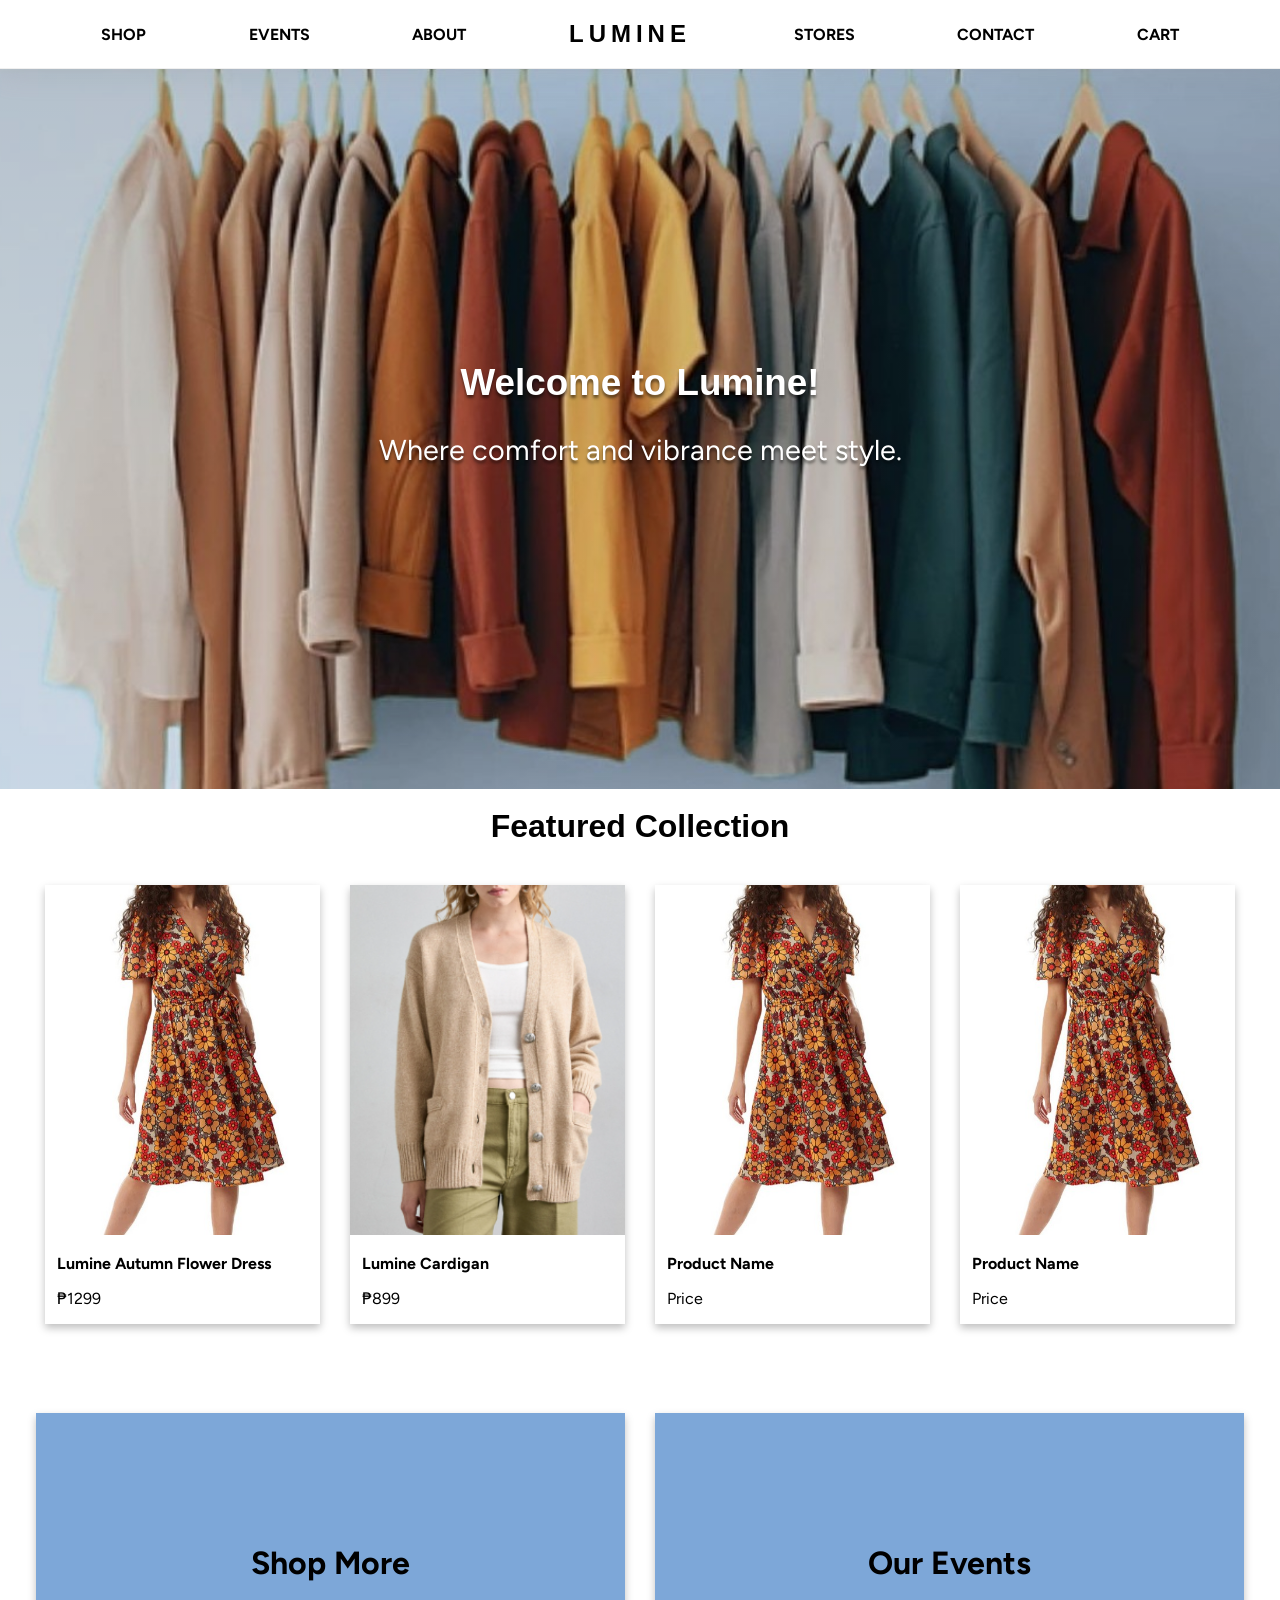
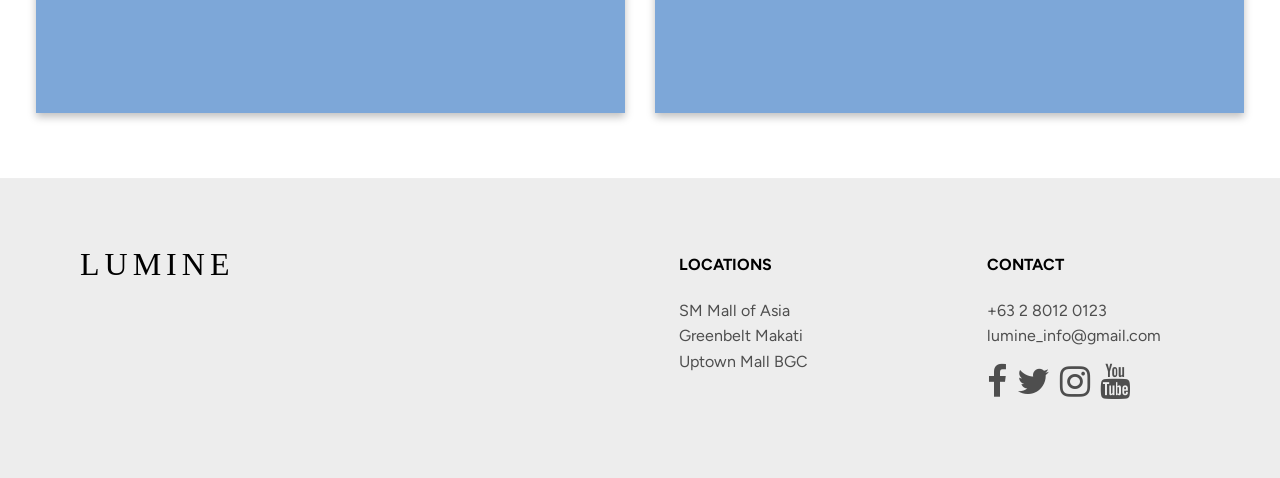
==== index.html @ 8e850874 "Update product" ====
<!DOCTYPE html>
<html lang="en">
<head>
    <meta charset="UTF-8">
    <meta name="viewport" content="width=device-width, initial-scale=1.0">
	<title>Home - Lumine</title>
    <script src="js/gallery.js"></script>
    <link rel="stylesheet" href="css/style.css">
    <link rel="stylesheet" href="https://cdnjs.cloudflare.com/ajax/libs/font-awesome/4.7.0/css/font-awesome.min.css">
    <link href="https://db.onlinewebfonts.com/c/25df0280fec38f4b5ba0acf8fb265940?family=Lucidity+Expand" rel="stylesheet">
    <link rel="preconnect" href="https://fonts.googleapis.com">
    <link rel="preconnect" href="https://fonts.gstatic.com" crossorigin>
    <link href="https://fonts.googleapis.com/css2?family=Figtree:ital,wght@0,300..900;1,300..900&display=swap" rel="stylesheet">
</head>
<body>
    <header id="myTopnav">
        <nav>
            <a href="index.html" class="logo">LUMINE</a>
            <div class="dropdown">
                <a href="shop.html" class="shop">SHOP</a>
                <div class="dropdown-menu">
                    <a href="women.html">WOMEN</a>
                    <a href="men.html">MEN</a>
                    <a href="sale.html">SALE</a>
                    <a href="future.html">FUTURE</a>
                </div>
            </div>
            <a href="events.html">EVENTS</a>
            <a href="about.html">ABOUT</a>
            <a href="stores.html">STORES</a>
            <a href="contact.html">CONTACT</a>
            <a href="cart.html">CART</a>
        </nav>
        <a href="javascript:void(0);" class="icon" onclick="myFunction()"><i class="fa fa-bars"></i></a>
    </header>
    <main>
        <div class="home-img">
            <h1>Welcome to Lumine!</h1>
            <p>Where comfort and vibrance meet style.</p>
        </div><br>
        
        <h1>Featured Collection</h1>
        <section class="product-grid">
            <div class="product-card" onclick="openProduct('flowerdress')">
                <img src="img/Lumine_Flower_Dress.jpg">
                <b>Lumine Autumn Flower Dress</b>
                <p>₱1299</p>
            </div>

            <div class="product-card" onclick="openProduct('cardigan')">
                <img src="img/Womens_Cardigan.png">
                <b>Lumine Cardigan</b>
                <p>₱899</p>
            </div>

            <div class="product-card" onclick="openProduct('crop')">
                <img src="img/Lumine_Flower_Dress.jpg">
                <b>Product Name</b>
                <p>Price</p>
            </div>

            <div class="product-card" onclick="openProduct('crop')">
                <img src="img/Lumine_Flower_Dress.jpg">
                <b>Product Name</b>
                <p>Price</p>
            </div>
        </section>
        <br>
        <section class="click-imgs">
            <div>
                <a href="shop.html">Shop More</a>
            </div>
            <div>
                <a href="events.html">Our Events</a>
            </div>
        </section>
    </main>

    <!-- PRODUCT MODAL -->
    <div id="productModal" class="modal">
        <div class="modal-content">
            <span class="close" onclick="closeModal()">&times;</span>
            <div class="modal-layout">
                <div class="gallery">
                    <img id="mainImage" class="main-image" src="">
                    <div class="thumbnails">
                        <img id="frontThumb" class="thumb" src="" onclick="setMainImage(this.src)">
                        <img id="backThumb" class="thumb" src="" onclick="setMainImage(this.src)">
                    </div>
                </div>

                <div class="product-details">
                    <h2></h2>
                    <p class="price"></p>

                    <div class="size-header">
                        <label>Size</label>
                        <a href="javascript:void(0)" class="size-guide-btn" onclick="openSizeChart()">Size Guide</a>
                    </div>
                    
                    <div class="sizes">
                        <button type="button">S</button>
                        <button type="button">M</button>
                        <button type="button">L</button>
                        <button type="button">XL</button>
                    </div>

                    <label>Color</label>
                    <div class="colors"></div>

                    <button class="add-cart">Add to Cart</button>
                </div>
            </div>
        </div>
    </div>

    <div id="sizeChartModal" class="modal chart-modal">
        <div class="modal-content chart-content">
            <span class="close" onclick="closeSizeChart()">&times;</span>
            <table id="chartImage">
                <tr>
                    <th>Size</th>
                    <th>US Size</th>
                    <th>Bust (in)</th>
                    <th>Waist (in)</th>
                    <th>Hips (in)</th>
                </tr>
                <tr>
                    <th>S</th>
                    <th>4-6</th>
                    <th>34-35</th>
                    <th>26.5-27.5</th>
                    <th>37-38</th>
                </tr>
                <tr>
                    <th>M</th>
                    <th>8-10</th>
                    <th>36-37</th>
                    <th>28.5-29.5</th>
                    <th>39-40</th>
                </tr>
                <tr>
                    <th>L</th>
                    <th>12-14</th>
                    <th>38.5-40</th>
                    <th>31-32.5</th>
                    <th>41.5-43</th>
                </tr>
                <tr>
                    <th>XL</th>
                    <th>16-18</th>
                    <th>41.5-43</th>
                    <th>34-36</th>
                    <th>44.5-46</th>
                </tr>
            </table>
        </div>
    </div>

    <footer>
        <section class="footer-logo">
            <a href="index.html">LUMINE</a>
        </section>
        <section class="footer-details">
            <div>
                <h1>Locations</h1>
                <ul>
                    <li>SM Mall of Asia</li>
                    <li>Greenbelt Makati</li>
                    <li>Uptown Mall BGC</li>
                </ul>
            </div>
            <div>
                <h1>Contact</h1>
                <ul>
                    <li><a href="tel:+63280120123">+63 2 8012 0123</a></li>
                    <li><a href="mailto:lumine_info@gmail.com">lumine_info@gmail.com</a></li>
                    <li class="socmed-links">
                        <a href="#" class="fa fa-facebook"></a>
                        <a href="#" class="fa fa-twitter"></a>
                        <a href="#" class="fa fa-instagram"></a>
                        <a href="#" class="fa fa-youtube"></a>
                    </li>
                </ul>
            </div>
        </section>
    </footer>
</body>
</html>

<script>
    function myFunction() {
        var x = document.getElementById("myTopnav");
        x.classList.toggle("responsive");    
    }
</script>
---- css/style.css ----
/* =========================================
   1. GLOBAL & FONT STYLES
   ========================================= */

body {
    margin: 0;
    font-family: 'Figtree', 'Arial', sans-serif;
    min-height: 100vh;
    background-color: #fff;
}

html {
    min-height: 100vh;
}

main {
    text-align: center;
    min-height: 50vh;
}

main h1 { 
    font-family: "Lucidity Expand", sans-serif; 
    margin: 0;
    padding: 0;
    white-space: normal;
    overflow-wrap: break-word;
}

/* =========================================
   2. HEADER / NAVIGATION BAR
   ========================================= */
#myTopnav {
    padding: 20px 50px;
    background-color: white;
    position: sticky;
    top: 0;
    z-index: 2000;
    border-bottom: 1px solid #f0f0f0;
    box-shadow: rgba(149, 157, 165, 0.2) 0px 8px 24px;
}

#myTopnav nav {
    display: flex;
    justify-content: space-around;
    align-items: center;
    width: 100%
}

#myTopnav nav > * {
    order: 2;
}

.logo {
    font-size: 1.5em;
    font-weight: bold;
    letter-spacing: 5px;
    color: black;
    font-family: "Lucidity Expand", sans-serif;
    order: 4 !important;
}

#myTopnav nav a {
    text-decoration: none;
    color: black;
    margin: 0 20px;
    font-weight: bold;
    text-transform: uppercase;
    transition: 0.3s;
}

#myTopnav nav a:not(.logo):hover {
    color: #7da7d8;
    text-decoration: underline;
}

#myTopnav nav .dropdown .shop {
    pointer-events: none;
}

#myTopnav .icon {
    display: none;
    font-size: 24px;
    cursor: pointer;
    color: black;
}

/* Dropdown Menu logic */
.dropdown {
    display: inline-block;
    position: relative;
    order: 1;
}

.dropdown-menu {
    display: none;
    position: absolute;
    background-color: white;
    min-width: 160px;
    box-shadow: 0px 8px 16px 0px rgba(0,0,0,0.1);
    z-index: 1;
    text-align: left;
}

.dropdown:hover .dropdown-menu {
    display: block;
}

.dropdown-menu a {
    color: black;
    padding: 12px 16px;
    text-decoration: none;
    display: block;
    font-size: 13px !important;
}

#myTopnav nav a:nth-child(3) { order: 2; } /* Events */
#myTopnav nav a:nth-child(4) { order: 3; } /* About */
#myTopnav nav a:nth-child(5) { order: 5; } /* Stores */
#myTopnav nav a:nth-child(6) { order: 6; } /* Contact */
#myTopnav nav a:nth-child(7) { order: 7; } /* Cart */

/* =========================================
   3. HOME PAGE HERO
   ========================================= */
.home-img {
    background-image: linear-gradient(rgba(0, 0, 0, 0.2), rgba(0, 0, 0, 0.1)), url("clothesimg.jpg");
    height: 80vh;
    background-position: center;
    background-repeat: no-repeat;
    background-size: cover;
    display: flex;
    flex-direction: column;
    justify-content: center;
    align-items: center;
    font-size: 1.8rem;
    color: white;
    text-shadow: 0px 3px 3px rgba(0,0,0,0.5);
}

.home-img h1 { font-size: 2.3rem; }

/* =========================================
   4. PRODUCT COLLECTION & GRID
   ========================================= */
.collection {
    padding: 40px 80px;
}

.product-grid {
    display: grid;
    grid-template-columns: repeat(4, 1fr);
    gap: 30px;
    place-items: center;
    margin: 40px 45px;
}

.product-card {
    box-shadow: 0 4px 8px 0 rgba(0, 0, 0, 0.25);
    text-align: left;
    cursor: pointer;
    background: white;
    transition: transform 0.2s;
    width: 100%;
}

.product-card:hover {
    transform: translateY(-5px);
}

.product-card img {
    width: 100%;
    height: 350px;
    object-fit: cover;
    margin-bottom: 15px;
}

.product-card b, .product-card p {
    padding: 0 12px;
    display: block;
}

.product-card b {
    font-size: 16px;
    margin-bottom: 5px;
}

/* =========================================
   5. PRODUCT MODAL 
   ========================================= */
.modal {
    display: none;
    position: fixed;
    z-index: 3000;
    width: 100%;
    height: 100%;
    background: rgba(0,0,0,0.7);
    top: 0;
    left: 0;
    overflow: auto;
}

.modal-content {
    background: white;
    width: 80%;
    max-width: 1000px;
    margin: 5% auto;
    padding: 30px;
    position: relative;
    box-sizing: border-box;
}

.close {
    position: absolute;
    right: 20px;
    top: 10px;
    font-size: 30px;
    cursor: pointer;
}

.modal-layout {
    display: flex;
    gap: 50px;
}

.gallery { width: 400px; }
.main-image { width: 100%; height: auto; border: 1px solid #f0f0f0; }
.thumbnails { display: flex; gap: 10px; margin-top: 10px; }

.thumb {
    width: 80px;
    height: 100px;
    object-fit: cover;
    cursor: pointer;
    opacity: 0.6;
    border: 1px solid transparent;
}

.thumb.active, .thumb:hover {
    opacity: 1;
    border: 2px solid black;
}

.product-details { text-align: left; flex: 1; }
.price { font-size: 24px; font-weight: bold; margin-bottom: 20px; }

/* Sizes & Colors in Modal */
.size-header {
    display: flex;
    justify-content: space-between;
    align-items: center;
    margin-top: 20px;
}

.size-guide-btn {
    font-size: 13px;
    text-decoration: underline;
    color: #333;
    cursor: pointer;
    font-weight: bold;
}

.sizes button {
    padding: 10px 15px;
    margin: 5px 5px 5px 0;
    border: 1px solid black;
    background: white;
    cursor: pointer;
}

.sizes button.selected {
    background: black;
    color: white;
}

.colors { display: flex; gap: 10px; margin: 10px 0 20px; }
.color {
    width: 35px;
    height: 35px;
    border: 1px solid #ddd;
    cursor: pointer;
    border-radius: 50%;
}

.black { background: black; }
.white { background: white; border: 1px solid #ccc; }
.red   { background: red; }
.navy  { background: #000080; }
.grey, .gray { background: #808080; }

.color.selected {
    outline: 3px solid black;
    outline-offset: 2px;
}

.add-cart {
    padding: 15px 30px;
    background: black;
    color: white;
    border: none;
    cursor: pointer;
    font-weight: bold;
    width: 100%;
    margin-top: 20px;
    text-transform: uppercase;
}

/* =========================================
   6. SIZE CHART MODAL (LAYERED)
   ========================================= */
.chart-modal {
    z-index: 4000; /* Stays above product modal */
}

.chart-content {
    max-width: 600px;
    margin: 5% auto;
    border: 2px solid black;
    box-shadow: 0 10px 30px rgba(0,0,0,0.5);
    padding: 10px;
    background: white;
}

#chartImage {
    width: 100%;
    height: auto;
    padding: 15px;
}

/* =========================================
   7. CONTACT, ABOUT, & EVENTS
   ========================================= */
.click-imgs {
    display: flex;
    justify-content: center;
    margin-top: 15px;
    flex-wrap: wrap;
}

.click-imgs div {
    box-shadow: 0 4px 8px 0 rgba(0, 0, 0, 0.25);
    width: 46%; 
    height: 300px;
    margin: 15px;
    background-color: rgb(125, 167, 216);
    text-align: center;
    line-height: 300px;
}

.click-imgs a {
    display: block;
    color: black;
    font-weight: bold;
    font-size: 2em;
    text-decoration: none;
}

/* CONTACT */
.contact-main {
    margin-top: 45px;
    display: flex;
    justify-content: center;
}

.contact-main section {
    max-width: 725px;
    text-align: left;
    margin: 0 30px;
    padding: 30px;
}

.contact-form {
    box-shadow: 0 4px 8px 0 rgba(0, 0, 0, 0.25);
    background: white;
}

.contact-descript ul {
    line-height: 2;
    list-style: none;
    color: black;
    padding: 0;
}

.contact-descript li:first-child {
    margin-top: 2em;
}

.contact-descript a {
    text-decoration: none;
    color: black;
}

.cd-socmed-links a {
    margin-top: 15px;
    font-size: 2.2em;
    margin-right: 6px;
}

.contact-form input:not([type=checkbox]), 
.contact-form textarea, 
.contact-form select {
    display: block;
    width: 100%;
    padding: 10px;
    margin: 10px 0;
    border: 1px solid #ccc;
    border-radius: 4px;
    box-sizing: border-box;
}

.contact-form input[type=submit] {
    background-color: rgb(125, 167, 216); 
    color: black;
    font-size: 1em;
    border: none;
    cursor: pointer;
}

/* ABOUT */
.about-img {
    background-image: linear-gradient(rgba(0, 0, 0, 0.2), rgba(0, 0, 0, 0.1)), url("aboutimg.jpg");
    height: 60vh;
    background-position: center;
    background-repeat: no-repeat;
    background-size: cover;
    display: flex;
    flex-direction: column;
    justify-content: center;
    align-items: center;
    font-size: 1.5em;
    color: white;
    text-shadow: 0px 3px 3px rgba(0,0,0,0.5);
}

.history, .faqs {
    padding: 30px;
    max-width: 60%;
    margin: 30px auto;
    box-shadow: 0 4px 8px 0 rgba(0, 0, 0, 0.25);
    background: white;
    text-align: justify;
}

.history h1, .faqs h1 { text-align: center; }

.faqs dt {
    background-color: #c1dfff;
    padding: 10px;
    font-weight: bold;
    margin: 10px 0;
}

/* EVENTS & STORES */
.event-sec, .loc-sec {
    display: flex;
    flex-direction: row;
    align-items: center;
    margin-bottom: 40px;
}

.event-title, .loc-title {
    padding: 30px;
    margin-top: 15px;
}

.event-sec:nth-child(odd), .loc-sec:nth-child(odd) {
    flex-direction: row-reverse;
}

.event-img, .loc-img { flex: 1; }
.event-details, .loc-details { flex: 1; padding: 50px; text-align: left; }
.event-details h1 { margin-bottom: 15px; }

.event-img img, .loc-img img {
    width: 100%;
    object-fit: cover;
}

.loc-details button {
    cursor: pointer;
    padding: 10px 20px;
    background-color: rgb(125, 167, 216);
    border: none;
    text-transform: uppercase;
    font-size: 1rem;
}

/* =========================================
   8. FOOTER
   ========================================= */
footer {
    background: rgb(237, 237, 237);
    padding: 60px 80px;
    display: flex;
    justify-content: space-between;
    border-top: 1px solid #eee;
    margin-top: 50px;
    line-height: 1.6;
}


footer section {
    max-width: 795px;
    width: 100%;
}

.footer-logo a {
    font-size: 2em;
    text-decoration: none;
    color: black;
    letter-spacing: 5px;
    margin-bottom: 20px;
    font-family: "Lucidity Expand";
}

.footer-details {
    display: flex;
    justify-content: space-around;
    gap: 100px;
}

.footer-details h1 {
    font-size: 1em;
    margin-bottom: 20px;
    text-transform: uppercase;
}

.footer-details ul {
    list-style: none;
    padding: 0;
    color: #4e4e4e;
}

.footer-details a {
    color: #4e4e4e;
    text-decoration: none;
}

.socmed-links a {
    margin-top: 15px;
    font-size: 2.2em;
    margin-right: 6px;
}

/* =========================================
   9. MEDIA QUERIES
   ========================================= */
@media screen and (max-width: 925px) {
    #myTopnav {
        display: flex;
        flex-direction: column; 
        align-items: flex-start;
        padding: 20px 30px;
    }

    #myTopnav .icon {
        display: block;
        position: absolute; 
        right: 30px;       
        top: 22px;        
    }

    #myTopnav nav {
        display: flex;
        flex-direction: column; 
        width: 100%;
    }

    .logo {
        order: -1 !important; 
        margin-bottom: 10px; 
        display: block;
    }
    
    #myTopnav nav a:not(.logo), 
    #myTopnav nav .dropdown {
        display: none;
        width: 100%;
        margin: 10px 0;
        border-bottom: 1px solid #f9f9f9; 
    }

    #myTopnav.responsive nav a:not(.logo),
    #myTopnav.responsive nav .dropdown { display: block; }

    #myTopnav.responsive .dropdown-menu {
        display: block;
        position: static; 
        width: 100%;
        box-shadow: none;
        padding-left: 20px;
    }

    #myTopnav.responsive .dropdown-menu a { padding: 10px 0; }

    .product-grid { grid-template-columns: repeat(2, 1fr); }
    .modal-layout { flex-direction: column; }
    .gallery { width: 100%; }

    .contact-main { flex-direction: column; }
    
    .event-sec, .loc-sec { flex-direction: column-reverse !important; }
    .event-img img, .loc-img img { aspect-ratio: 16 / 8; }
    
    footer { flex-direction: column; gap: 40px; }
    .footer-details { flex-direction: column; gap: 40px; }
}

@media screen and (max-width: 650px) {
    .product-grid { grid-template-columns: repeat(1, 1fr); }
}
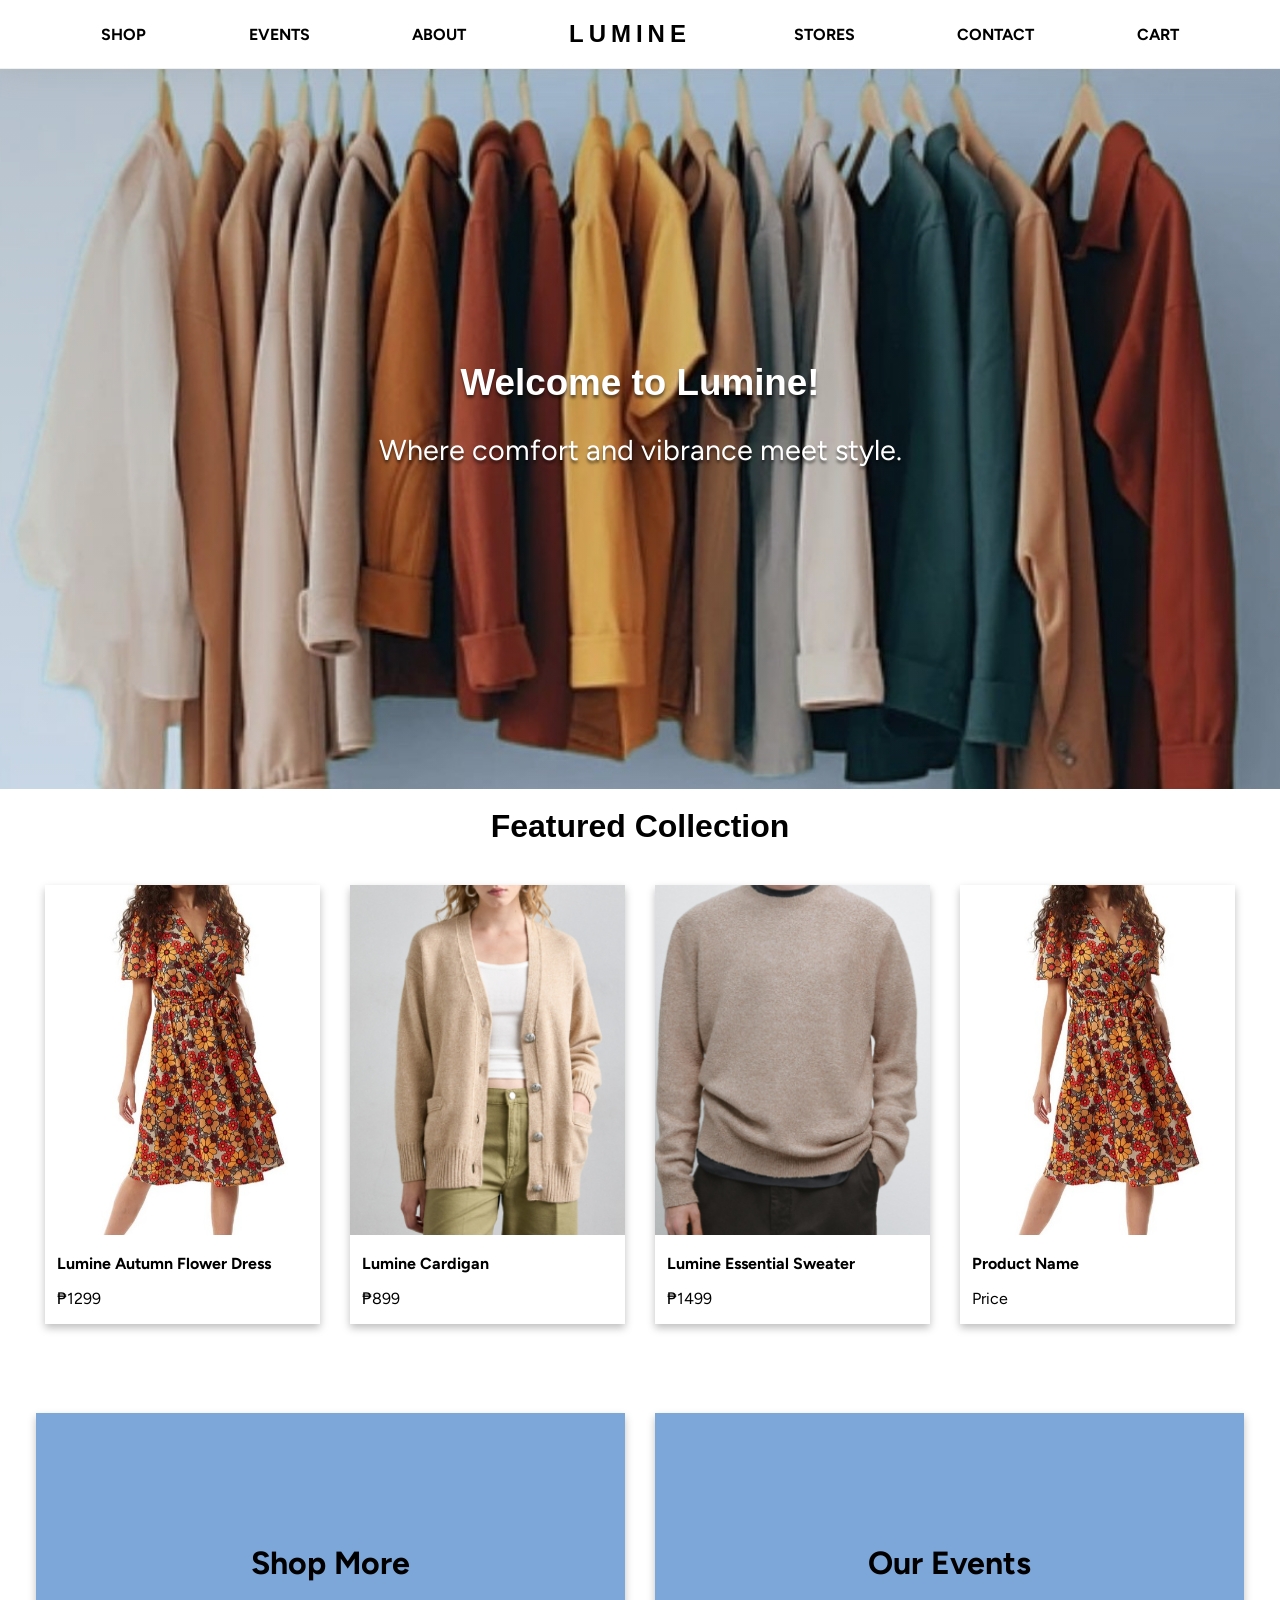
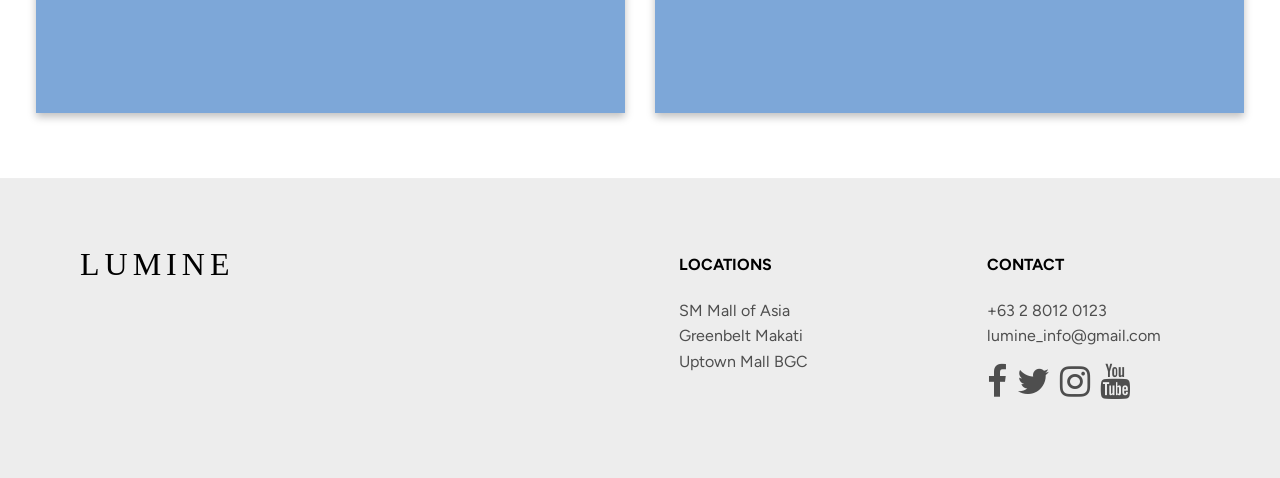
==== commit 4fd6e1c3: "Update" ====
--- a/index.html
+++ b/index.html
@@ -53,10 +53,10 @@
                 <p>₱899</p>
             </div>
 
-            <div class="product-card" onclick="openProduct('crop')">
-                <img src="img/Lumine_Flower_Dress.jpg">
-                <b>Product Name</b>
-                <p>Price</p>
+            <div class="product-card" onclick="openProduct('msweater')">
+                <img src="img/Mens_Sweater.png" alt="Men's Sweater">
+                <b>Lumine Essential Sweater</b>
+                <p>₱1499</p>
             </div>
 
             <div class="product-card" onclick="openProduct('crop')">
@@ -117,41 +117,63 @@
     <div id="sizeChartModal" class="modal chart-modal">
         <div class="modal-content chart-content">
             <span class="close" onclick="closeSizeChart()">&times;</span>
-            <table id="chartImage">
-                <tr>
-                    <th>Size</th>
-                    <th>US Size</th>
+            <table id="chartTb">
+                <tr>
+                    <th>WOMEN Size</th>
                     <th>Bust (in)</th>
                     <th>Waist (in)</th>
                     <th>Hips (in)</th>
                 </tr>
                 <tr>
                     <th>S</th>
-                    <th>4-6</th>
                     <th>34-35</th>
                     <th>26.5-27.5</th>
                     <th>37-38</th>
                 </tr>
                 <tr>
                     <th>M</th>
-                    <th>8-10</th>
                     <th>36-37</th>
                     <th>28.5-29.5</th>
                     <th>39-40</th>
                 </tr>
                 <tr>
                     <th>L</th>
-                    <th>12-14</th>
                     <th>38.5-40</th>
                     <th>31-32.5</th>
                     <th>41.5-43</th>
                 </tr>
                 <tr>
                     <th>XL</th>
-                    <th>16-18</th>
                     <th>41.5-43</th>
                     <th>34-36</th>
                     <th>44.5-46</th>
+                </tr>
+            </table>
+            <table id="chartTb">
+                <tr>
+                    <th>MEN Size</th>
+                    <th>Chest (in)</th>
+                    <th>Waist (in)</th>
+                </tr>
+                <tr>
+                    <th>S</th>
+                    <th>34-36</th>
+                    <th>28-30</th>
+                </tr>
+                <tr>
+                    <th>M</th>
+                    <th>38-40</th>
+                    <th>32-34</th>
+                </tr>
+                <tr>
+                    <th>L</th>
+                    <th>42-44</th>
+                    <th>36-38</th>
+                </tr>
+                <tr>
+                    <th>XL</th>
+                    <th>46-48</th>
+                    <th>40-42</th>
                 </tr>
             </table>
         </div>
--- a/css/style.css
+++ b/css/style.css
@@ -320,7 +320,7 @@
     background: white;
 }
 
-#chartImage {
+#chartTb {
     width: 100%;
     height: auto;
     padding: 15px;
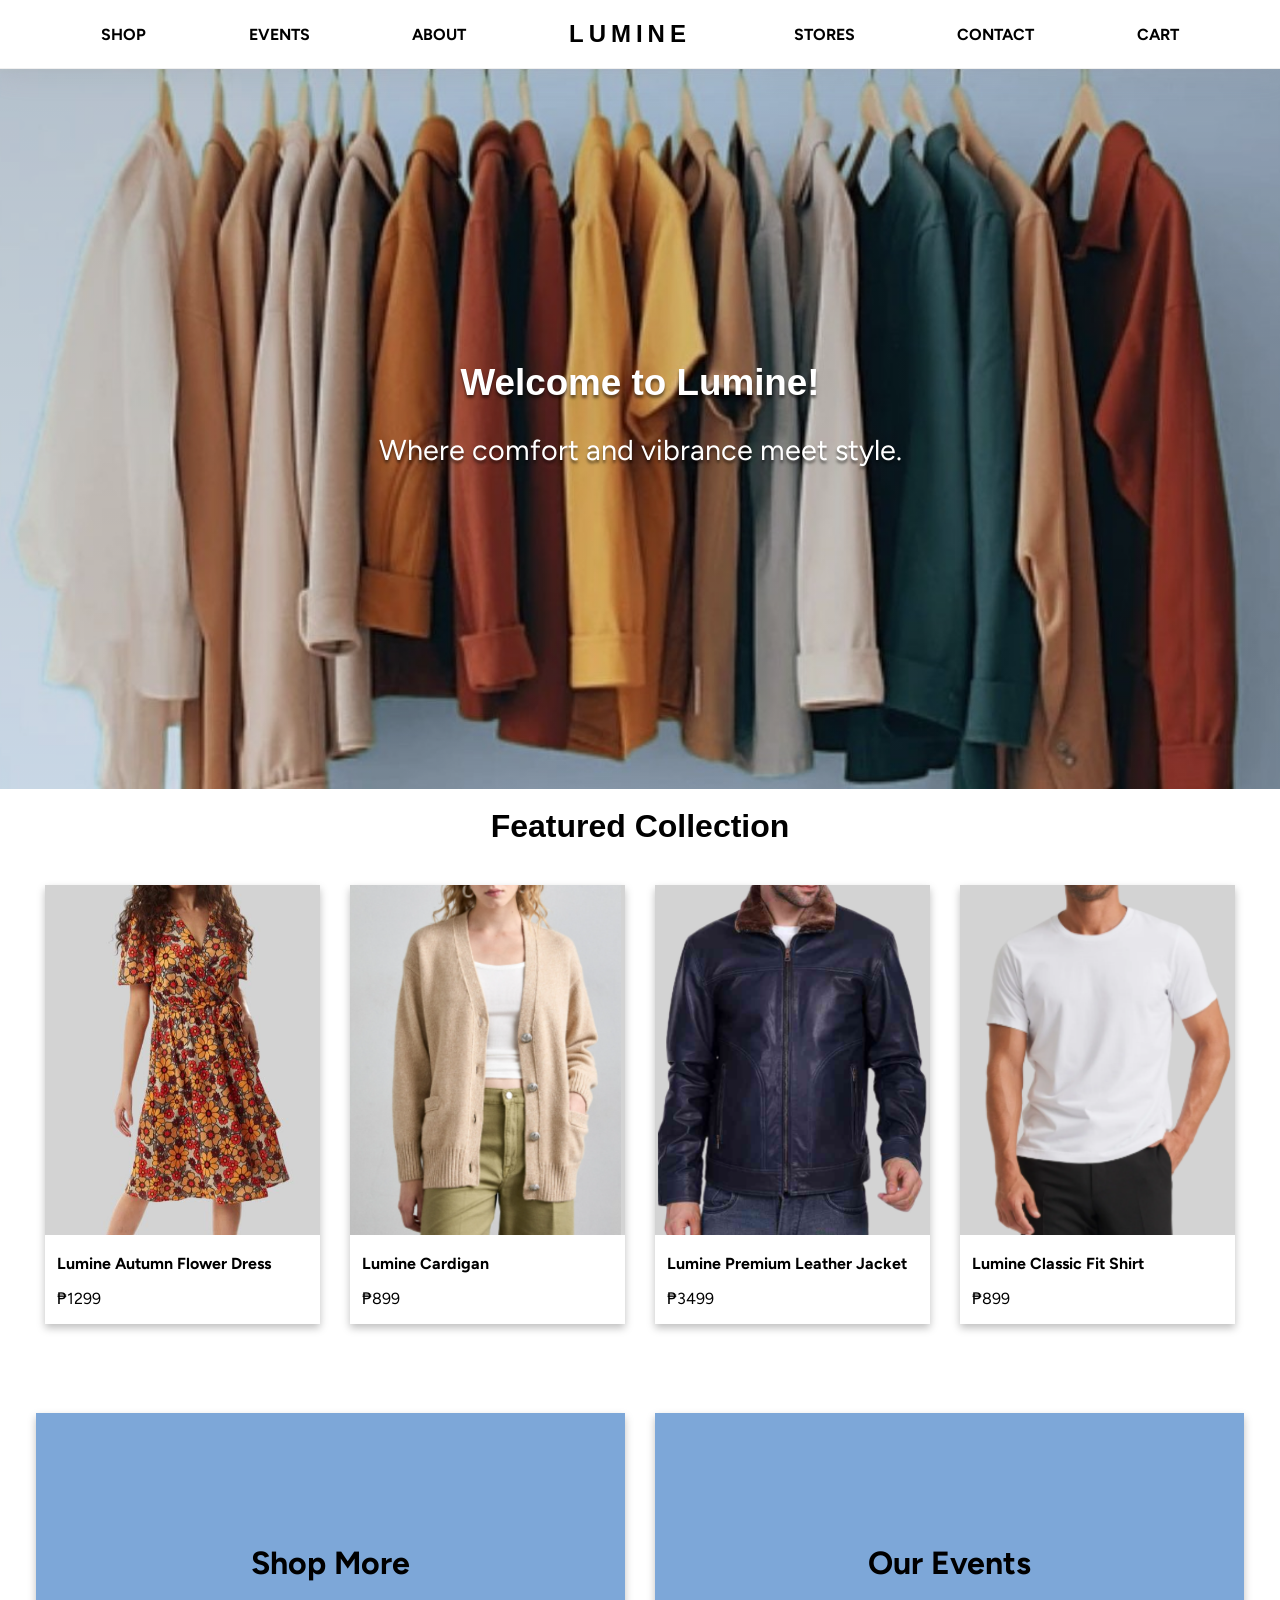
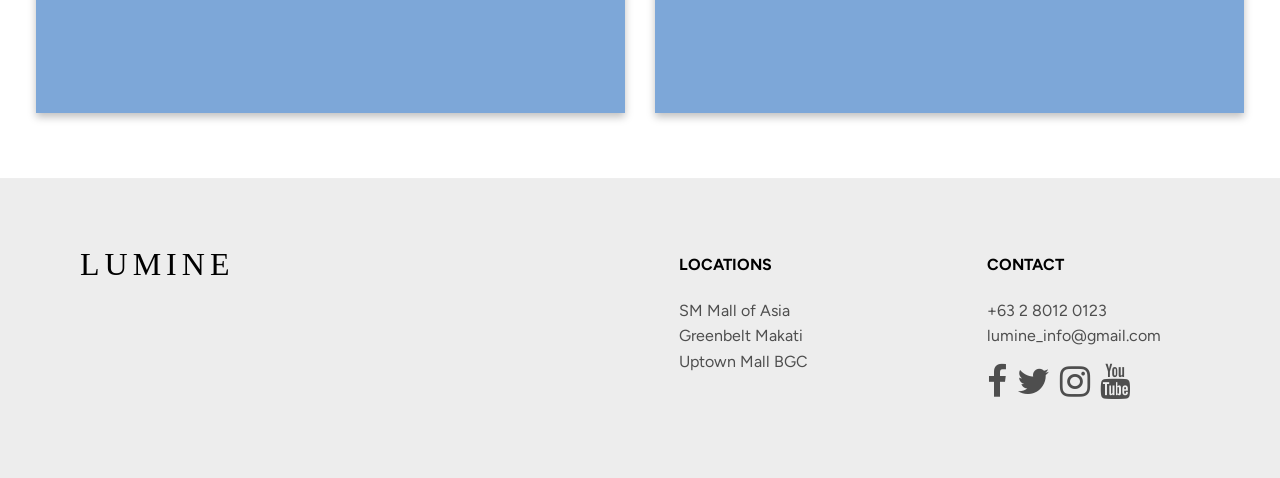
==== commit 05a98cf3: "Update product cards" ====
--- a/index.html
+++ b/index.html
@@ -53,16 +53,16 @@
                 <p>₱899</p>
             </div>
 
-            <div class="product-card" onclick="openProduct('msweater')">
-                <img src="img/Mens_Sweater.png" alt="Men's Sweater">
-                <b>Lumine Essential Sweater</b>
-                <p>₱1499</p>
-            </div>
-
-            <div class="product-card" onclick="openProduct('crop')">
-                <img src="img/Lumine_Flower_Dress.jpg">
-                <b>Product Name</b>
-                <p>Price</p>
+            <div class="product-card" onclick="openProduct('mjacket')">
+                <img src="img/Mens_Leather_Jacket.png" alt="Men's Leather Jacket">
+                <b>Lumine Premium Leather Jacket</b>
+                <p>₱3499</p>
+            </div>
+
+            <div class="product-card" onclick="openProduct('mshirt')">
+                <img src="img/Mens_Shirt.png" alt="Men's Shirt">
+                <b>Lumine Classic Fit Shirt</b>
+                <p>₱899</p>
             </div>
         </section>
         <br>
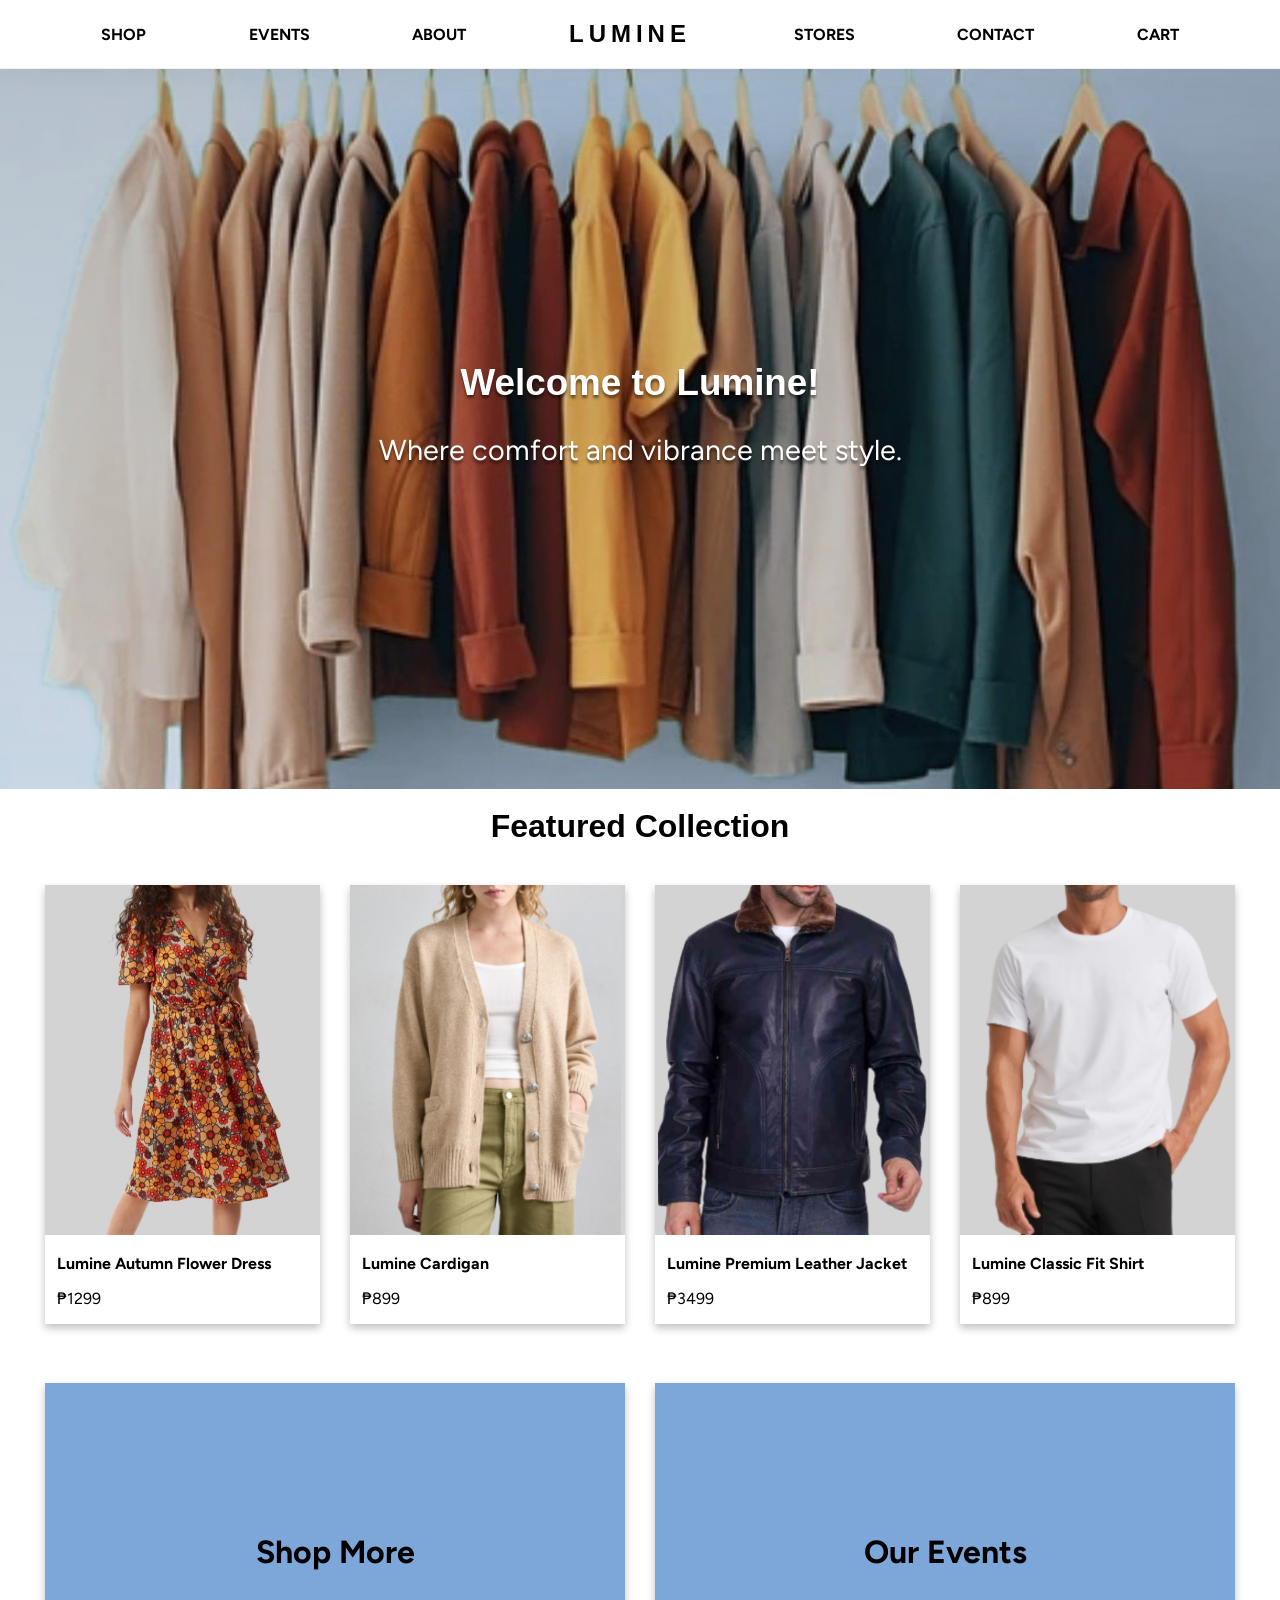
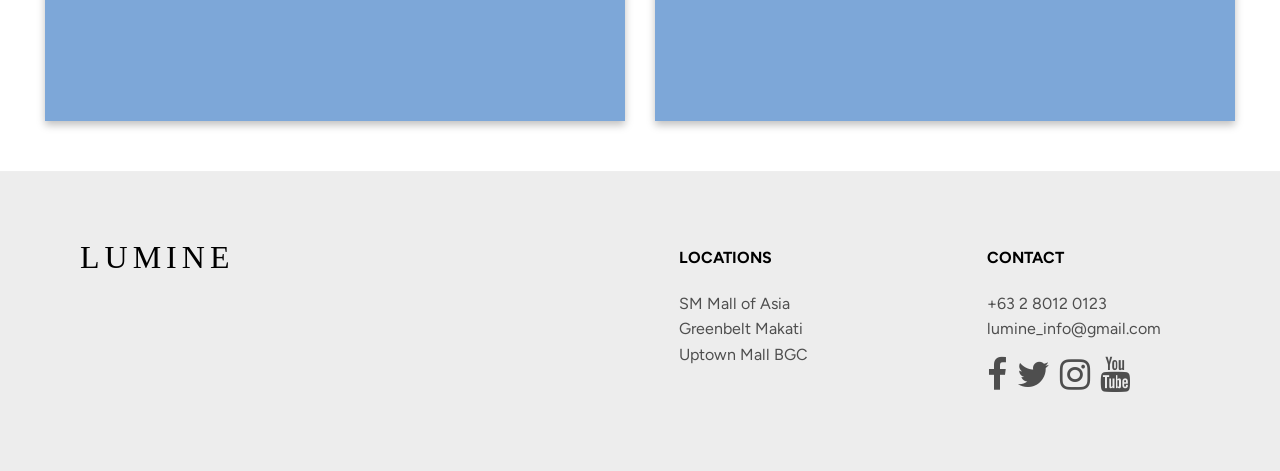
==== commit 7514dc87: "edit" ====
--- a/index.html
+++ b/index.html
@@ -66,7 +66,7 @@
             </div>
         </section>
         <br>
-        <section class="click-imgs">
+        <section class="links-grid">
             <div>
                 <a href="shop.html">Shop More</a>
             </div>
--- a/css/style.css
+++ b/css/style.css
@@ -77,12 +77,13 @@
     pointer-events: none;
 }
 
-#myTopnav .icon {
+#myTopnav .icon, #myTopnav .cart {
     display: none;
     font-size: 24px;
     cursor: pointer;
     color: black;
 }
+
 
 /* Dropdown Menu logic */
 .dropdown {
@@ -142,9 +143,8 @@
 /* =========================================
    4. PRODUCT COLLECTION & GRID
    ========================================= */
-.collection {
-    padding: 40px 80px;
-}
+   
+.collection h1 { margin-top: 45px; }
 
 .product-grid {
     display: grid;
@@ -163,10 +163,6 @@
     width: 100%;
 }
 
-.product-card:hover {
-    transform: translateY(-5px);
-}
-
 .product-card img {
     width: 100%;
     height: 350px;
@@ -182,6 +178,36 @@
 .product-card b {
     font-size: 16px;
     margin-bottom: 5px;
+}
+
+.links-grid {
+    display: grid;
+    grid-template-columns: repeat(2, 1fr);
+    gap: 30px;
+    place-items: center;
+    margin: 0 45px 35px;
+}
+
+.links-grid div {
+    box-shadow: 0 4px 8px 0 rgba(0, 0, 0, 0.25);
+    width: 100%; 
+    background-color: rgb(125, 167, 216);
+    text-align: center;
+    transition: transform 0.2s;
+}
+
+.links-grid a {
+    display: block;
+    color: black;
+    font-weight: bold;
+    font-size: 2em;
+    text-decoration: none;
+    padding-top: 150px;
+    padding-bottom: 150px;
+}
+
+.product-card:hover, .links-grid div:hover {
+    transform: translateY(-5px);
 }
 
 /* =========================================
@@ -286,6 +312,8 @@
 .red   { background: red; }
 .navy  { background: #000080; }
 .grey, .gray { background: #808080; }
+.peach { background: #FFDAB9; } 
+.beige { background: #F5F5DC; }
 
 .color.selected {
     outline: 3px solid black;
@@ -329,30 +357,6 @@
 /* =========================================
    7. CONTACT, ABOUT, & EVENTS
    ========================================= */
-.click-imgs {
-    display: flex;
-    justify-content: center;
-    margin-top: 15px;
-    flex-wrap: wrap;
-}
-
-.click-imgs div {
-    box-shadow: 0 4px 8px 0 rgba(0, 0, 0, 0.25);
-    width: 46%; 
-    height: 300px;
-    margin: 15px;
-    background-color: rgb(125, 167, 216);
-    text-align: center;
-    line-height: 300px;
-}
-
-.click-imgs a {
-    display: block;
-    color: black;
-    font-weight: bold;
-    font-size: 2em;
-    text-decoration: none;
-}
 
 /* CONTACT */
 .contact-main {
@@ -408,8 +412,8 @@
 }
 
 .contact-form input[type=submit] {
-    background-color: rgb(125, 167, 216); 
-    color: black;
+    background-color: black; 
+    color: white;
     font-size: 1em;
     border: none;
     cursor: pointer;
@@ -485,7 +489,111 @@
 }
 
 /* =========================================
-   8. FOOTER
+   8. CART
+   ========================================= */
+
+.cart-details {
+    display: flex;
+    flex-direction: column;
+    padding: 30px;
+}
+
+.cart-item{
+    display:flex;
+    justify-content:space-between;
+    align-items:center;
+    background: #f5f5f5;
+    padding: 30px;
+    margin-bottom:10px; 
+}
+
+.cart-item img{
+    width:150px;
+    margin: 15px;
+}
+
+.cart-info{
+    flex:1;
+    margin-left:20px;
+}
+
+.cart-price { font-weight:bold; }
+
+.remove-btn{
+    background:red;
+    color:white;
+    border:none;
+    padding:8px 12px;
+    cursor:pointer;
+    border-radius:4px;
+    margin: 15px;
+}
+
+.total{
+    margin-top:20px;
+    text-align:right;
+    font-size:20px;
+    font-weight:bold;
+}
+
+.cart-page {
+    display: flex;
+    flex-direction: column;
+    justify-content: center;
+    margin: 30px;
+}
+
+/* =========================================
+   9. CHECKOUT FORM
+   ========================================= */
+
+.checkout-main {
+    display: flex;
+    flex-direction: row-reverse;
+    justify-content: space-evenly;
+    align-items: flex-start;
+}
+
+.checkout-main .cart-details {
+    background-color: white;
+    box-shadow: 0 4px 8px 0 rgba(0, 0, 0, 0.25);
+    margin: 30px 30px 30px 0;
+}
+
+.checkout-form {
+    text-align: left;
+    width: 50%;
+    margin: 30px;
+}   
+
+.checkout-form form {
+    display: flex;
+    flex-direction: column;
+}
+
+.checkout-form input {
+    padding: 10px;
+    margin: 10px 0;
+    border: 1px solid #ccc;
+    border-radius: 4px;
+    box-sizing: border-box;
+}
+
+.checkout, .placeOrder {
+    margin-top:20px;
+    padding:12px 20px;
+    background-color: black; 
+    color: white;
+    font-size: 1em;
+    border: none;
+    border-radius: 4px;
+    cursor: pointer;
+}
+
+form span { color: rgb(110, 110, 110); }
+
+/* =========================================
+   10. FOOTER
    ========================================= */
 footer {
     background: rgb(237, 237, 237);
@@ -542,7 +650,7 @@
 }
 
 /* =========================================
-   9. MEDIA QUERIES
+   11. MEDIA QUERIES
    ========================================= */
 @media screen and (max-width: 925px) {
     #myTopnav {
@@ -552,11 +660,16 @@
         padding: 20px 30px;
     }
 
-    #myTopnav .icon {
+    #myTopnav .cart {
         display: block;
         position: absolute; 
         right: 30px;       
         top: 22px;        
+    }
+
+    #myTopnav .icon {
+        display: block;
+        position: absolute;      
     }
 
     #myTopnav nav {
@@ -590,6 +703,8 @@
         padding-left: 20px;
     }
 
+    #myTopnav.responsive .cart { display: none; }
+
     #myTopnav.responsive .dropdown-menu a { padding: 10px 0; }
 
     .product-grid { grid-template-columns: repeat(2, 1fr); }
@@ -603,9 +718,13 @@
     
     footer { flex-direction: column; gap: 40px; }
     .footer-details { flex-direction: column; gap: 40px; }
+
+    .checkout-main { flex-direction: column; align-items: center; }
+    .checkout-main .cart-details { margin: 30px; }
+    .checkout-form { width: 60%; }
 }
 
 @media screen and (max-width: 650px) {
-    .product-grid { grid-template-columns: repeat(1, 1fr); }
-}
-
+    .product-grid, .links-grid { grid-template-columns: repeat(1, 1fr); }
+}
+
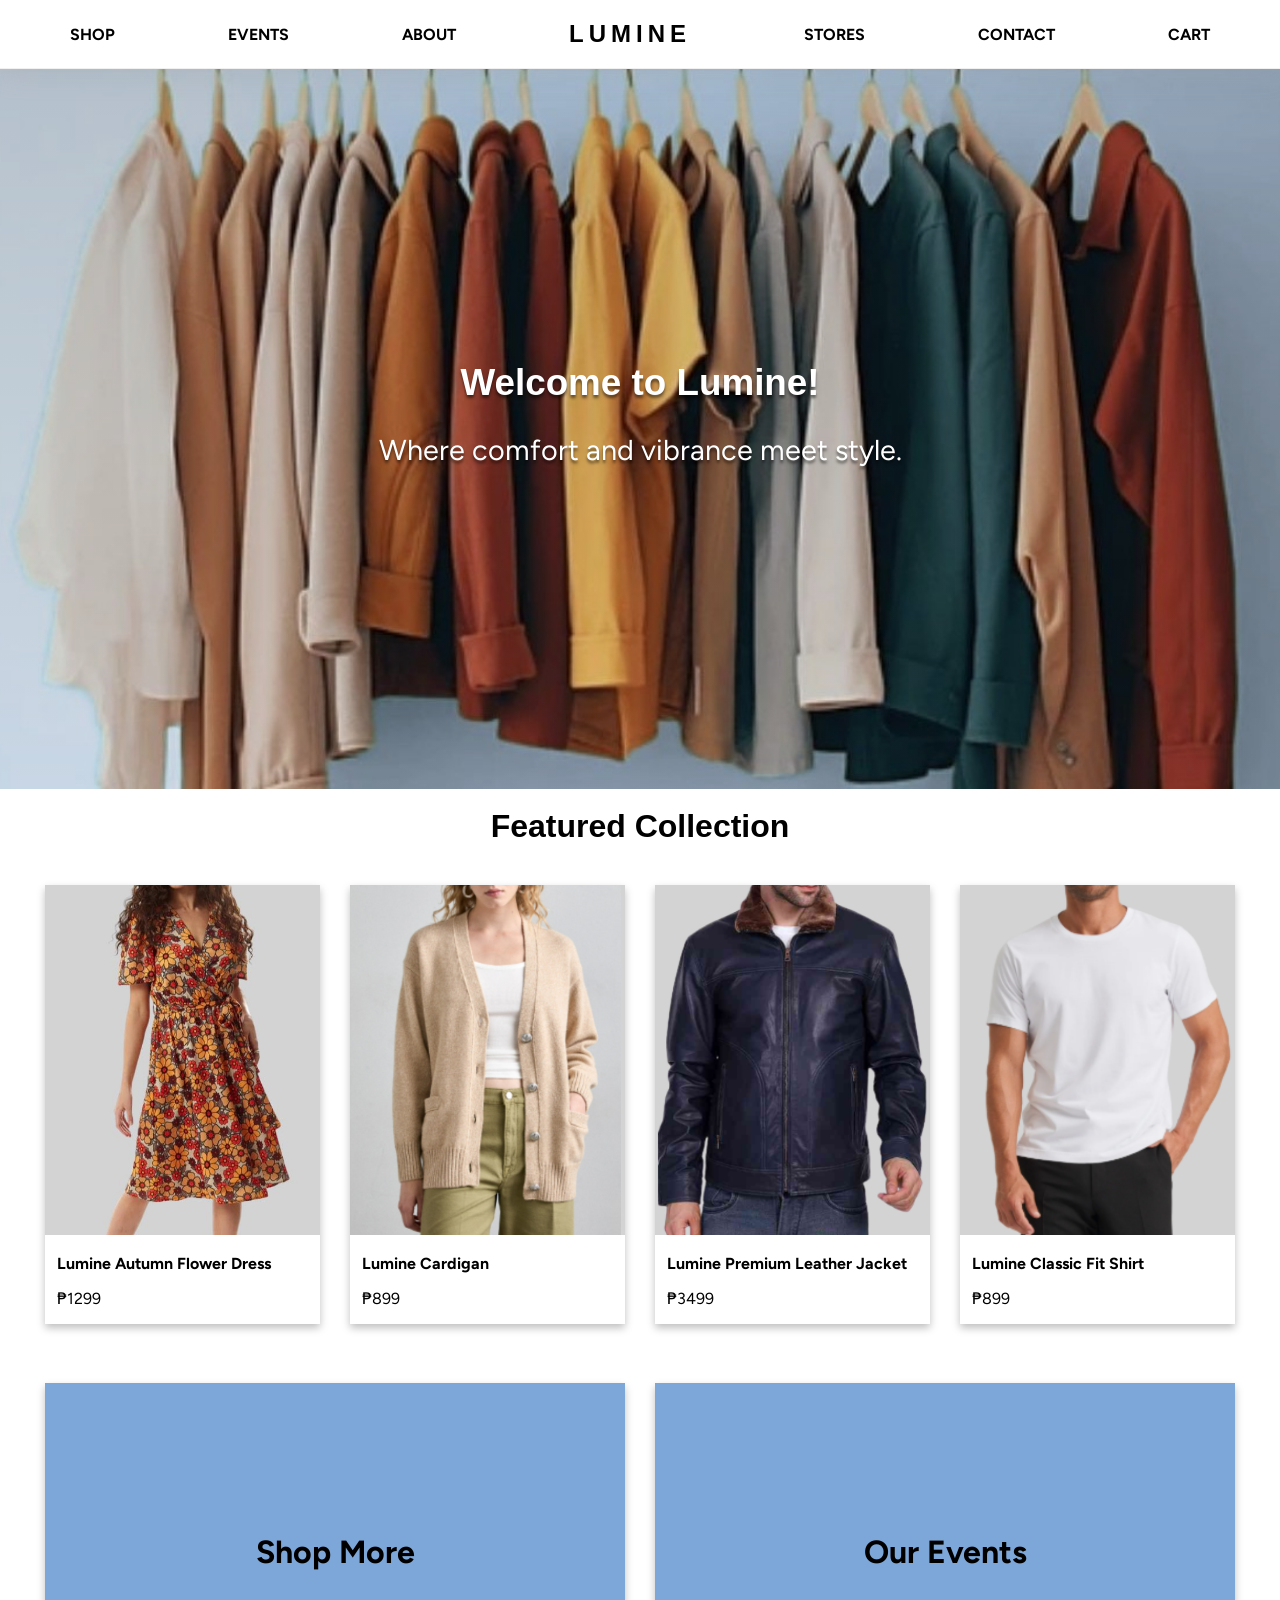
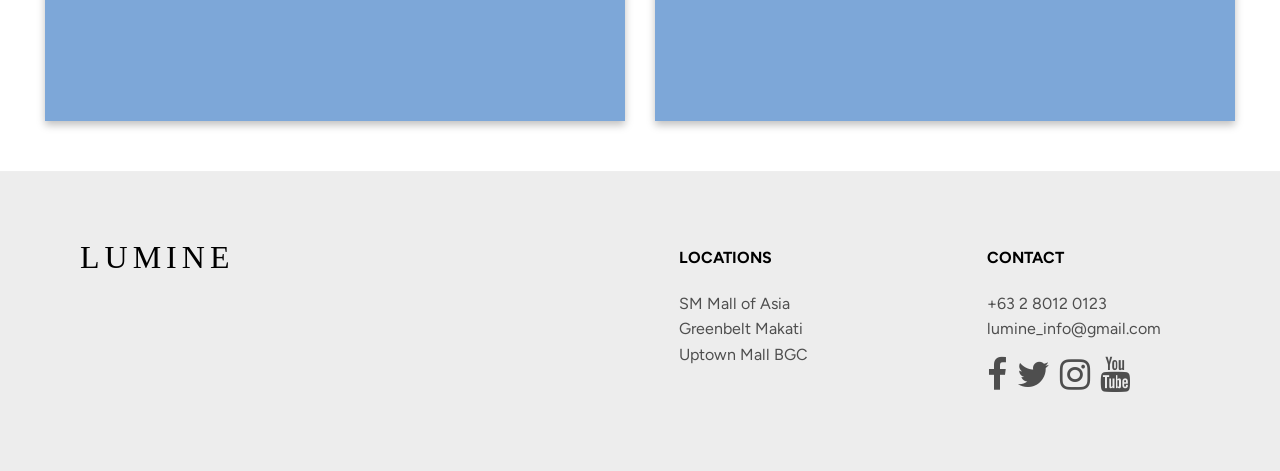
==== commit 1260cd0e: "update" ====
--- a/index.html
+++ b/index.html
@@ -31,6 +31,7 @@
             <a href="contact.html">CONTACT</a>
             <a href="cart.html">CART</a>
         </nav>
+        <a href="cart.html" class="cart"><i class="fa fa-shopping-cart"></i></a>
         <a href="javascript:void(0);" class="icon" onclick="myFunction()"><i class="fa fa-bars"></i></a>
     </header>
     <main>
--- a/css/style.css
+++ b/css/style.css
@@ -41,7 +41,7 @@
 
 #myTopnav nav {
     display: flex;
-    justify-content: space-around;
+    justify-content: space-between;
     align-items: center;
     width: 100%
 }
@@ -64,7 +64,6 @@
     color: black;
     margin: 0 20px;
     font-weight: bold;
-    text-transform: uppercase;
     transition: 0.3s;
 }
 
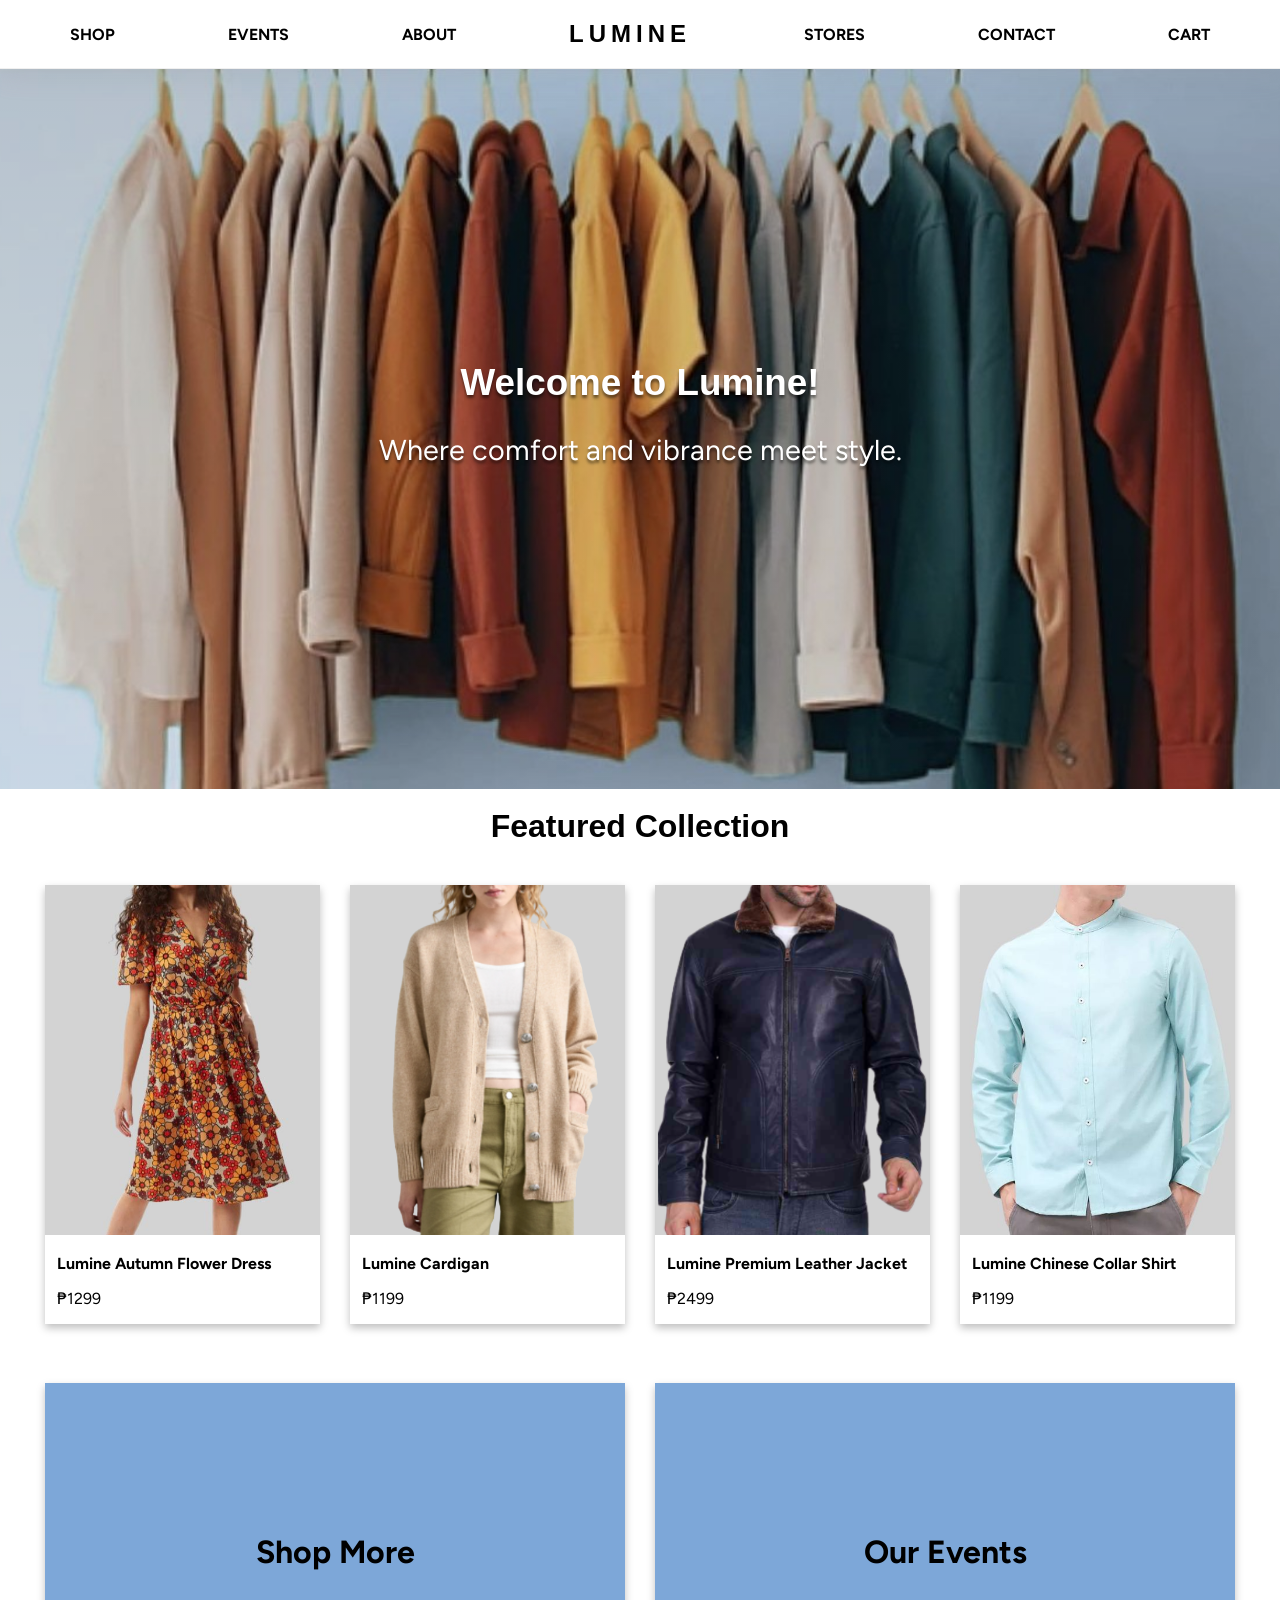
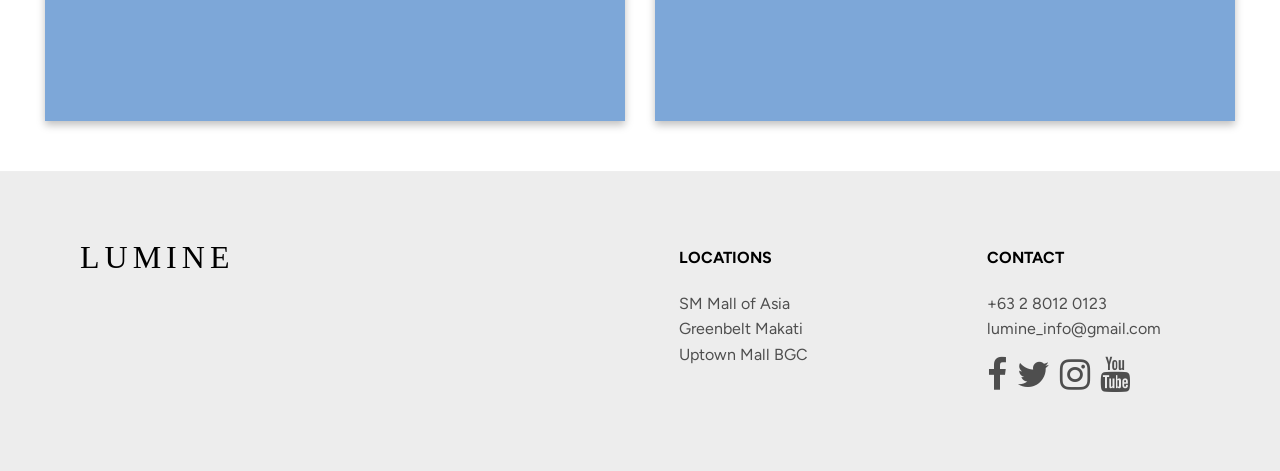
==== commit 4bc6e620: "Apply changes" ====
--- a/index.html
+++ b/index.html
@@ -49,21 +49,21 @@
             </div>
 
             <div class="product-card" onclick="openProduct('cardigan')">
-                <img src="img/Womens_Cardigan.png">
+                <img src="img/Womens_Cardigan.png" alt="Lumine Cardigan">
                 <b>Lumine Cardigan</b>
-                <p>₱899</p>
+                <p>₱1199</p>
             </div>
 
             <div class="product-card" onclick="openProduct('mjacket')">
                 <img src="img/Mens_Leather_Jacket.png" alt="Men's Leather Jacket">
                 <b>Lumine Premium Leather Jacket</b>
-                <p>₱3499</p>
-            </div>
-
-            <div class="product-card" onclick="openProduct('mshirt')">
-                <img src="img/Mens_Shirt.png" alt="Men's Shirt">
-                <b>Lumine Classic Fit Shirt</b>
-                <p>₱899</p>
+                <p>₱2499</p>
+            </div>
+
+            <div class="product-card" onclick="openProduct('chinesecollar')">
+                <img src="img/Lumine_Chinese_Collar_Mint.jpg" alt="Lumine Chinese Collar Shirt">
+                <b>Lumine Chinese Collar Shirt</b>
+                <p>₱1199</p>
             </div>
         </section>
         <br>
--- a/css/style.css
+++ b/css/style.css
@@ -309,10 +309,20 @@
 .black { background: black; }
 .white { background: white; border: 1px solid #ccc; }
 .red   { background: red; }
-.navy  { background: #000080; }
+.navy  { background: #2f324f; }
 .grey, .gray { background: #808080; }
 .peach { background: #FFDAB9; } 
-.beige { background: #F5F5DC; }
+.beige { background: #b0ab93; }
+.turquoise { background: #37968b; }
+.azuregray { background: #476c9e; }
+.flint { background: #8a8266; }
+.yellow { background: #ffdb66; }
+.autumn { background: rgb(193, 101, 52); }
+.purple { background: purple; }
+.lightblue { background: #7e8fcb; }
+.pink { background: pink; }
+.mint { background: rgb(190, 255, 238); }
+.khaki { background: rgb(200, 186, 140); }
 
 .color.selected {
     outline: 3px solid black;
